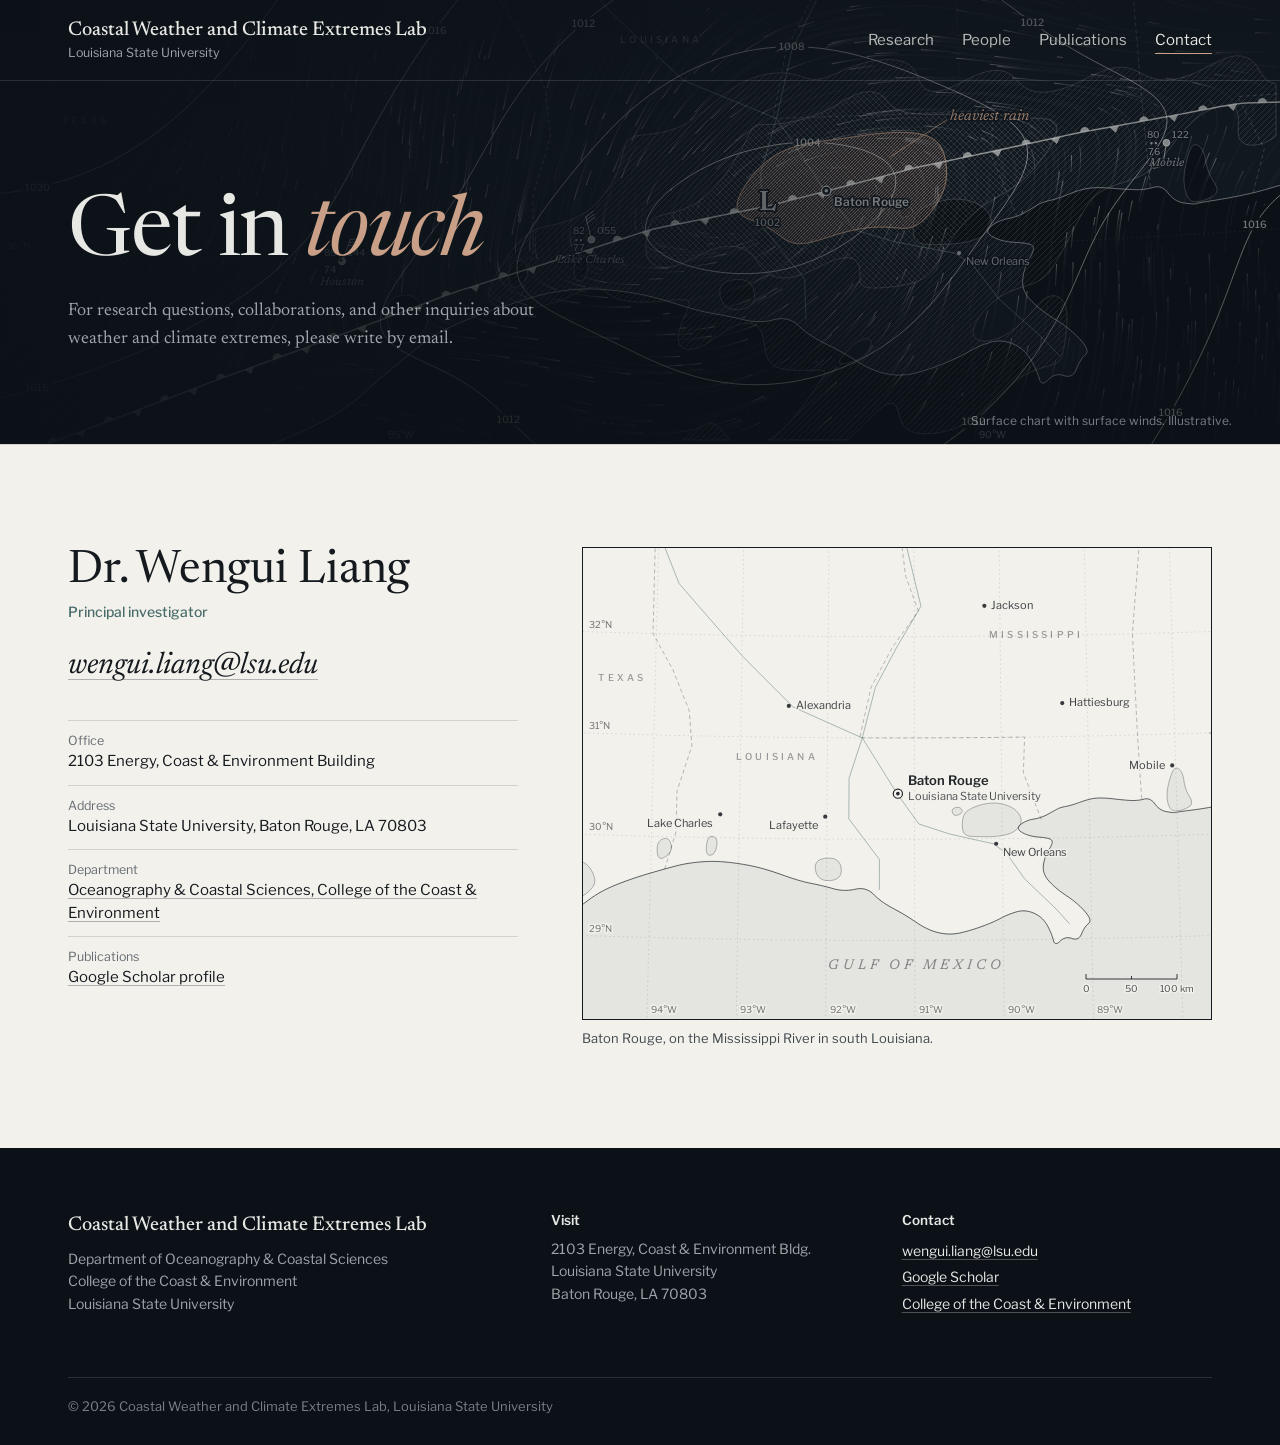
==== contact.html @ cb215f59 "First version of the lab website Static site for the Coastal Weather and Climate Extremes Lab at LSU" ====
<!doctype html>
<html lang="en">
<head>
  <meta charset="utf-8">
  <meta name="viewport" content="width=device-width, initial-scale=1">
  <title>Contact · Coastal Weather and Climate Extremes Lab</title>
  <meta name="description" content="Contact the Coastal Weather and Climate Extremes Lab at Louisiana State University, Baton Rouge.">
  <meta property="og:type" content="website">
  <meta property="og:site_name" content="Coastal Weather and Climate Extremes Lab">
  <meta property="og:title" content="Contact · Coastal Weather and Climate Extremes Lab">
  <meta property="og:description" content="Contact the Coastal Weather and Climate Extremes Lab at Louisiana State University, Baton Rouge.">
  <!-- After deploying, make this a full URL, e.g. https://USER.github.io/REPO/assets/img/share.png -->
  <meta property="og:image" content="assets/img/share.png">
  <meta property="og:image:width" content="1200">
  <meta property="og:image:height" content="630">
  <meta name="twitter:card" content="summary_large_image">
  <meta name="theme-color" content="#0b1117">
  <link rel="icon" href="assets/img/favicon.svg" type="image/svg+xml">
  <link rel="preconnect" href="https://fonts.googleapis.com">
  <link rel="preconnect" href="https://fonts.gstatic.com" crossorigin>
  <link href="https://fonts.googleapis.com/css2?family=Libre+Franklin:wght@400;500;600&amp;family=Newsreader:ital,opsz,wght@0,6..72,300..600;1,6..72,300..600&amp;display=swap" rel="stylesheet">
  <link rel="stylesheet" href="assets/css/style.css?v=20261027j">
</head>
<body>
  <a class="skip-link" href="#main">Skip to content</a>

  <header class="site-header">
    <div class="wrap">
      <a class="brand" href="index.html">
        <span class="brand-name">Coastal Weather and Climate Extremes Lab</span>
        <span class="brand-sub">Louisiana State University</span>
      </a>
      <nav class="nav" aria-label="Primary">
        <a href="research.html">Research</a>
        <a href="people.html">People</a>
        <a href="publications.html">Publications</a>
        <a href="contact.html" aria-current="page">Contact</a>
      </nav>
    </div>
  </header>

  <main id="main">
    <section class="page-band" aria-labelledby="page-title">
      <canvas class="chart-layer" data-chart="surface" data-view="band" data-theme="night" data-flow aria-hidden="true"></canvas>
      <div class="wrap">
        <h1 id="page-title">Get in <em>touch</em></h1>
        <p class="lede">For research questions, collaborations, and other inquiries about weather and climate extremes, please write by email.</p>
      </div>
      <p class="band-caption">Surface chart with surface winds. Illustrative.</p>
    </section>

    <section class="section" id="contact" aria-labelledby="contact-title">
      <div class="wrap contact">
        <div class="contact-details">
          <h2 id="contact-title">Dr. Wengui Liang</h2>
          <p class="contact-role">Principal investigator</p>
          <p class="contact-email"><a href="mailto:wengui.liang@lsu.edu">wengui.liang@lsu.edu</a></p>
          <dl class="contact-list">
            <div><dt>Office</dt><dd>2103 Energy, Coast &amp; Environment Building</dd></div>
            <div><dt>Address</dt><dd>Louisiana State University, Baton Rouge, LA 70803</dd></div>
            <div><dt>Department</dt><dd><a href="https://www.lsu.edu/cce/" target="_blank" rel="noopener">Oceanography &amp; Coastal Sciences, College of the Coast &amp; Environment</a></dd></div>
            <div><dt>Publications</dt><dd><a href="https://scholar.google.com/citations?user=57zJp6UAAAAJ&amp;hl=en" target="_blank" rel="noopener">Google Scholar profile</a></dd></div>
          </dl>
        </div>
        <figure class="locator">
          <canvas data-chart="locator" aria-hidden="true"></canvas>
          <figcaption>Baton Rouge, on the Mississippi River in south Louisiana.</figcaption>
        </figure>
      </div>
    </section>
  </main>

  <footer class="site-footer">
    <div class="wrap footer-grid">
      <div>
        <p class="footer-name">Coastal Weather and Climate Extremes Lab</p>
        <p>Department of Oceanography &amp; Coastal Sciences<br>College of the Coast &amp; Environment<br>Louisiana State University</p>
      </div>
      <div>
        <h2 class="footer-head">Visit</h2>
        <address>2103 Energy, Coast &amp; Environment Bldg.<br>Louisiana State University<br>Baton Rouge, LA 70803</address>
      </div>
      <div>
        <h2 class="footer-head">Contact</h2>
        <ul>
          <li><a href="mailto:wengui.liang@lsu.edu">wengui.liang@lsu.edu</a></li>
          <li><a href="https://scholar.google.com/citations?user=57zJp6UAAAAJ&amp;hl=en" target="_blank" rel="noopener">Google Scholar</a></li>
          <li><a href="https://www.lsu.edu/cce/" target="_blank" rel="noopener">College of the Coast &amp; Environment</a></li>
        </ul>
      </div>
    </div>
    <div class="wrap footer-bottom">
      <p>&copy; <span data-current-year>2026</span> Coastal Weather and Climate Extremes Lab, Louisiana State University</p>
    </div>
  </footer>

  <script src="assets/js/wxmap.js?v=20261027j" defer></script>
  <script src="assets/js/main.js?v=20261027j" defer></script>
</body>
</html>
---- assets/css/style.css ----
/* ==========================================================================
   Coastal Weather and Climate Extremes Lab — site styles
   Two surfaces, like a chart room: slate night for the weather charts at
   the top of each page, bone paper and black ink for reading. One muted
   clay marks the extremes. Newsreader for text, Libre Franklin for labels.
   ========================================================================== */

:root {
  --paper: #f3f1ec;
  --paper-2: #ebe8e1;
  --ink: #151a1f;
  --ink-2: #41484e;
  --ink-3: #666d72;
  --rule: rgba(21, 26, 31, 0.14);
  --rule-strong: rgba(21, 26, 31, 0.3);
  --link: #476b69;
  --clay: #8e5a3e;

  --night: #0b1117;
  --bone: #e7e8e4;
  --fog: #9ea6ab;
  --sea: #a3bab6;
  --clay-light: #c9a087;
  --rule-dark: rgba(220, 226, 226, 0.14);

  --serif: "Newsreader", Georgia, "Times New Roman", serif;
  --sans: "Libre Franklin", "Helvetica Neue", Arial, sans-serif;

  --maxw: 1240px;
  --gutter: clamp(20px, 4vw, 48px);
  --header-h: 80px;
}

/* ---------- Base ---------- */

*, *::before, *::after { box-sizing: border-box; }

html { -webkit-text-size-adjust: 100%; }

body {
  margin: 0;
  background: var(--paper);
  color: var(--ink);
  font: 400 18px/1.6 var(--serif);
  font-optical-sizing: auto;
  -webkit-font-smoothing: antialiased;
  -moz-osx-font-smoothing: grayscale;
  text-rendering: optimizeLegibility;
}

::selection { background: rgba(142, 90, 62, 0.22); }

img, svg, canvas { display: block; max-width: 100%; }

p { margin: 0 0 1em; }

h1, h2, h3 { margin: 0; font-weight: 400; }

a {
  color: inherit;
  text-decoration: underline;
  text-decoration-thickness: 1px;
  text-underline-offset: 0.2em;
  text-decoration-color: var(--rule-strong);
  transition: color 0.2s, text-decoration-color 0.2s, background-color 0.2s, border-color 0.2s;
}
a:hover { color: var(--link); text-decoration-color: currentColor; }

:focus-visible { outline: 2px solid var(--link); outline-offset: 2px; }

.wrap {
  width: 100%;
  max-width: var(--maxw);
  margin: 0 auto;
  padding: 0 var(--gutter);
}

.visually-hidden {
  position: absolute;
  width: 1px;
  height: 1px;
  overflow: hidden;
  clip: rect(0 0 0 0);
  white-space: nowrap;
}

.skip-link {
  position: absolute;
  left: 12px;
  top: -60px;
  z-index: 100;
  padding: 8px 14px;
  background: var(--bone);
  color: var(--night);
  font: 500 14px var(--sans);
  text-decoration: none;
}
.skip-link:focus { top: 12px; }

/* ---------- Header (sits over the dark band at the top of every page) ---------- */

.site-header {
  position: absolute;
  inset: 0 0 auto;
  z-index: 20;
  color: var(--bone);
  border-bottom: 1px solid var(--rule-dark);
}
.site-header .wrap {
  display: flex;
  align-items: center;
  justify-content: space-between;
  gap: 14px 40px;
  min-height: var(--header-h);
  padding-top: 14px;
  padding-bottom: 14px;
}
.brand {
  display: flex;
  flex-direction: column;
  gap: 3px;
  text-decoration: none;
}
.brand:hover { color: inherit; }
.brand-name { font: 500 20px/1.2 var(--serif); }
.brand-sub { font: 400 12.5px/1.3 var(--sans); color: var(--fog); }

.nav { display: flex; flex-wrap: wrap; gap: 6px 28px; font: 400 15px/1 var(--sans); }
.nav a { padding: 4px 0; color: rgba(231, 232, 228, 0.78); text-decoration: none; }
.nav a:hover { color: var(--bone); }
.nav a[aria-current="page"] {
  color: var(--bone);
  text-decoration: underline;
  text-decoration-color: var(--clay-light);
  text-underline-offset: 0.55em;
}

/* ---------- Dark chart bands ---------- */

.hero, .page-band {
  position: relative;
  overflow: hidden;
  background: var(--night);
  color: var(--bone);
}
.chart-layer, .flow-layer {
  position: absolute;
  inset: 0;
  width: 100%;
  height: 100%;
}
.flow-layer { pointer-events: none; }
.hero::before, .page-band::before {
  content: "";
  position: absolute;
  inset: 0;
  z-index: 1;
  pointer-events: none;
}
.hero > *:not(canvas), .page-band > *:not(canvas) { position: relative; z-index: 2; }

.btn {
  display: inline-flex;
  align-items: center;
  gap: 10px;
  height: 46px;
  padding: 0 20px;
  border: 1px solid transparent;
  border-radius: 3px;
  font: 500 15px/1 var(--sans);
  text-decoration: none;
  white-space: nowrap;
}
.btn .arrow { width: 14px; height: 14px; transition: transform 0.3s; }
.btn:hover .arrow { transform: translateX(3px); }
.btn-light { background: var(--bone); color: var(--night); }
.btn-light:hover { background: #fff; color: var(--night); }
.btn-ghost { border-color: rgba(231, 232, 228, 0.32); color: var(--bone); }
.btn-ghost:hover { border-color: var(--bone); color: var(--bone); }

/* Home: a full-bleed surface chart behind the title */
.hero {
  display: flex;
  flex-direction: column;
  min-height: 100vh;
  min-height: 100svh;
}
.hero::before {
  background:
    linear-gradient(90deg, rgba(11, 17, 23, 0.94) 0%, rgba(11, 17, 23, 0.86) 34%, rgba(11, 17, 23, 0.4) 54%, rgba(11, 17, 23, 0) 72%),
    linear-gradient(180deg, rgba(11, 17, 23, 0.55) 0%, rgba(11, 17, 23, 0) 16%, rgba(11, 17, 23, 0) 78%, rgba(11, 17, 23, 0.8) 100%);
}
.hero-inner {
  flex: 1;
  display: flex;
  flex-direction: column;
  justify-content: center;
  padding-top: calc(var(--header-h) + 36px);
  padding-bottom: 48px;
}
.hero-affil { margin: 0; font: 500 13.5px/1.5 var(--sans); letter-spacing: 0.02em; color: var(--sea); }
.hero h1 {
  max-width: 7.4em;
  margin: 20px 0 26px;
  font-size: clamp(50px, 7vw, 104px);
  font-weight: 400;
  line-height: 0.95;
  letter-spacing: -0.024em;
}
.hero h1 em, .page-band h1 em { font-style: italic; color: var(--clay-light); }
.hero .lede {
  max-width: 44ch;
  margin: 0;
  font-size: clamp(18px, 1.45vw, 21px);
  line-height: 1.55;
  color: var(--fog);
}
.cta-row { display: flex; flex-wrap: wrap; gap: 12px; margin-top: 36px; }

.hero-meta {
  border-top: 1px solid var(--rule-dark);
  background: linear-gradient(180deg, rgba(11, 17, 23, 0), rgba(11, 17, 23, 0.6));
}
.hero-meta .wrap {
  display: grid;
  grid-template-columns: auto auto minmax(0, 1fr) auto;
  gap: 18px 48px;
  align-items: end;
  padding-top: 18px;
  padding-bottom: 20px;
  font: 400 14px/1.45 var(--sans);
}
.meta-label { display: block; margin-bottom: 5px; font-size: 12px; color: rgba(158, 166, 171, 0.85); }
.hero-legend { display: flex; flex-wrap: wrap; gap: 6px 18px; margin: 0; padding: 0; list-style: none; font-size: 12.5px; color: var(--fog); }
.hero-legend li { display: flex; align-items: center; gap: 7px; white-space: nowrap; }
.hero-legend svg { width: 26px; height: 11px; flex: none; }
.motion-toggle {
  display: inline-flex;
  align-items: center;
  gap: 8px;
  height: 32px;
  padding: 0 12px;
  border: 1px solid var(--rule-dark);
  border-radius: 3px;
  background: rgba(11, 17, 23, 0.4);
  color: var(--fog);
  font: 400 12.5px var(--sans);
  cursor: pointer;
  transition: border-color 0.2s, color 0.2s;
}
.motion-toggle:hover { border-color: rgba(231, 232, 228, 0.5); color: var(--bone); }
.motion-toggle svg { width: 9px; height: 9px; }
.motion-toggle .i-play, .motion-toggle[aria-pressed="true"] .i-pause { display: none; }
.motion-toggle[aria-pressed="true"] .i-play { display: block; }

/* Inner pages: a shorter band with a chart behind the title */
.page-band { padding: calc(var(--header-h) + clamp(64px, 9vw, 120px)) 0 clamp(56px, 7vw, 96px); }
.page-band::before {
  background:
    linear-gradient(90deg, rgba(11, 17, 23, 0.92) 0%, rgba(11, 17, 23, 0.62) 42%, rgba(11, 17, 23, 0.12) 78%),
    linear-gradient(180deg, rgba(11, 17, 23, 0.5) 0%, rgba(11, 17, 23, 0) 36%, rgba(11, 17, 23, 0.6) 100%);
}
.page-band h1 {
  margin-bottom: 22px;
  font-size: clamp(50px, 6.6vw, 100px);
  line-height: 0.96;
  letter-spacing: -0.024em;
}
.page-band .lede { max-width: 48ch; margin: 0; font-size: clamp(18px, 1.4vw, 20px); line-height: 1.55; color: var(--fog); }
.page-band .lede a { color: var(--bone); text-decoration-color: rgba(231, 232, 228, 0.4); }
.band-caption {
  position: absolute !important;
  right: var(--gutter);
  bottom: 16px;
  margin: 0;
  font: 400 12px var(--sans);
  color: rgba(158, 166, 171, 0.75);
}

/* ---------- Sections ---------- */

.section { padding: clamp(64px, 8vw, 112px) 0; border-top: 1px solid var(--rule); }
.section-alt { background: var(--paper-2); border-top: 0; }
.section-dark { background: var(--night); color: var(--bone); border-top: 0; }
.section-dark + .section, .section-alt + .section { border-top: 0; }

.row {
  display: grid;
  grid-template-columns: minmax(0, 3fr) minmax(0, 9fr);
  gap: 20px clamp(24px, 4vw, 56px);
}
.kicker { display: block; margin-bottom: 10px; font: 500 13px/1.4 var(--sans); letter-spacing: 0.02em; color: var(--link); }
.section-dark .kicker { color: var(--sea); }
.row-head { font-size: clamp(30px, 3.2vw, 44px); line-height: 1.08; letter-spacing: -0.014em; }
.row-head em { font-style: italic; color: var(--link); }
.section-dark .row-head em { color: var(--sea); }

.statement {
  max-width: 30em;
  margin-bottom: 32px;
  font-size: clamp(26px, 2.6vw, 36px);
  line-height: 1.28;
  letter-spacing: -0.008em;
}
.statement em { font-style: italic; color: var(--link); }
.statement .hl { font-style: italic; color: var(--clay); }
.cols-2 { columns: 2; column-gap: 44px; font-size: 17px; color: var(--ink-2); }
.cols-2 p { break-inside: avoid; }

.intro { max-width: 40em; margin: 0; color: var(--ink-2); }
.section-dark .intro { color: var(--fog); }

/* Research themes, with small ink glyphs */
.themes {
  display: grid;
  grid-template-columns: repeat(4, minmax(0, 1fr));
  margin-top: clamp(40px, 5vw, 64px);
  border-top: 1px solid var(--rule-strong);
}
.theme {
  display: flex;
  flex-direction: column;
  padding: 28px 26px 32px;
  border-left: 1px solid var(--rule);
  color: inherit;
  text-decoration: none;
}
.theme:hover { color: inherit; }
.theme:first-child { padding-left: 0; border-left: 0; }
.theme:last-child { padding-right: 0; }
.theme-glyph { width: 56px; height: 56px; margin: 6px 0 30px; color: var(--ink); }
.theme-glyph .accent { stroke: var(--clay); }
.theme h3 { margin-bottom: 10px; font-size: clamp(23px, 1.9vw, 27px); line-height: 1.12; }
.theme p { flex: 1; margin: 0 0 20px; font-size: 16.5px; color: var(--ink-2); }
.theme .more { font: 500 14px var(--sans); }
.theme .more .arrow { display: inline-block; width: 13px; height: 13px; margin-left: 6px; vertical-align: -1px; transition: transform 0.3s; }
.theme:hover h3 { text-decoration: underline; text-decoration-thickness: 1px; text-underline-offset: 0.14em; }
.theme:hover .more .arrow { transform: translateX(4px); }

/* Approach, as a sequence along one line */
.steps {
  position: relative;
  display: grid;
  grid-template-columns: repeat(4, minmax(0, 1fr));
  gap: 0 32px;
  margin-top: clamp(40px, 5vw, 64px);
}
.steps::before {
  content: "";
  position: absolute;
  left: 0;
  right: 0;
  top: 5px;
  height: 1px;
  background: linear-gradient(90deg, rgba(163, 186, 182, 0.6), rgba(231, 232, 228, 0.3) 60%, rgba(201, 160, 135, 0.75));
}
.step { position: relative; padding-top: 38px; }
.step::before {
  content: "";
  position: absolute;
  left: 0;
  top: 0;
  width: 11px;
  height: 11px;
  border: 1px solid var(--sea);
  border-radius: 50%;
  background: var(--night);
}
.step:last-child::before { border-color: var(--clay-light); background: var(--clay-light); }
.step h3 { margin-bottom: 12px; font-size: clamp(25px, 2.3vw, 32px); line-height: 1.08; }
.step p { margin: 0; font-size: 16.5px; color: var(--fog); }
.scale-note {
  display: grid;
  grid-template-columns: auto minmax(0, 1fr) auto;
  gap: 20px;
  align-items: center;
  margin-top: clamp(56px, 7vw, 88px);
  padding-top: 24px;
  border-top: 1px solid var(--rule-dark);
  font: 400 13px var(--sans);
  color: var(--fog);
}
.scale-note .line { height: 1px; background: repeating-linear-gradient(90deg, rgba(231, 232, 228, 0.45) 0 2px, transparent 2px 7px); }

.more { margin: 28px 0 0; font: 500 15px var(--sans); }

/* Publication entries */
.pub {
  display: grid;
  grid-template-columns: 64px minmax(0, 1fr);
  gap: 4px 24px;
  padding: 20px 0;
  border-top: 1px solid var(--rule);
}
.pub:first-child { padding-top: 0; border-top: 0; }
.pub-year { font: 400 14px/1.9 var(--sans); color: var(--ink-3); }
.pub-title { margin-bottom: 6px; font-size: 21px; line-height: 1.3; }
.pub-title a { text-decoration: none; }
.pub-title a:hover { text-decoration: underline; }
.pub-authors, .pub-venue { margin: 0; font: 400 14px/1.55 var(--sans); color: var(--ink-2); }
.pub-authors strong { font-weight: 600; color: var(--ink); }
.pub-venue { color: var(--ink-3); }
.pub-venue i { color: var(--ink-2); }
.pub-doi { margin-left: 0.4em; }

/* News */
.news-item {
  display: grid;
  grid-template-columns: 96px minmax(0, 1fr);
  gap: 4px 24px;
  padding: 18px 0;
  border-top: 1px solid var(--rule);
}
.news-item:first-child { padding-top: 0; border-top: 0; }
.news-item time { font: 400 14px/1.9 var(--sans); color: var(--ink-3); }
.news-item h3 { margin-bottom: 4px; font-size: 21px; line-height: 1.3; }
.news-item h3 a { text-decoration: none; }
.news-item h3 a:hover { text-decoration: underline; }
.news-item p { margin: 0; font-size: 16.5px; color: var(--ink-2); }

/* ---------- Research page ---------- */

.toc {
  position: sticky;
  top: 0;
  z-index: 10;
  background: rgba(243, 241, 236, 0.96);
  border-bottom: 1px solid var(--rule);
}
.toc .wrap {
  display: flex;
  gap: 8px 28px;
  padding-top: 13px;
  padding-bottom: 13px;
  overflow-x: auto;
  scrollbar-width: none;
  font: 400 14px var(--sans);
  white-space: nowrap;
}
.toc .wrap::-webkit-scrollbar { display: none; }
.toc a { color: var(--ink-3); text-decoration: none; }
.toc a:hover, .toc a.is-active { color: var(--ink); }
.toc a.is-active { text-decoration: underline; text-decoration-color: var(--clay); text-underline-offset: 0.55em; }

.r-block {
  padding: clamp(64px, 8vw, 112px) 0;
  border-top: 1px solid var(--rule);
  scroll-margin-top: 44px;
}
.toc + .r-block { border-top: 0; }
.r-block.section-alt { border-top: 0; }
.r-grid {
  display: grid;
  grid-template-columns: minmax(0, 1fr) minmax(0, 1fr);
  gap: 40px clamp(32px, 5vw, 72px);
  align-items: start;
}
.r-block.flip .r-figure { order: 2; }
.r-figure { position: sticky; top: 72px; margin: 0; }
.figure-frame { aspect-ratio: 4 / 3; border: 1px solid var(--rule-strong); background: var(--paper); }
.figure-frame svg { width: 100%; height: 100%; }
.r-figure figcaption { margin-top: 12px; font: 400 13px/1.55 var(--sans); color: var(--ink-2); }
.fig-label { font-weight: 600; color: var(--ink); }
.fig-note { color: var(--ink-3); font-style: italic; }
.r-text h2 {
  margin-bottom: 18px;
  font-size: clamp(32px, 3.2vw, 44px);
  line-height: 1.08;
  letter-spacing: -0.012em;
}
.r-text > p { color: var(--ink-2); }
.r-text h3 { margin: 32px 0 10px; font: 600 13.5px/1.4 var(--sans); }
.questions { margin: 0; padding-left: 1.4em; }
.questions li { padding: 3px 0 9px 4px; font-size: 18.5px; line-height: 1.45; }
.questions li::marker { font: 400 14px var(--sans); color: var(--clay); }
.related { margin: 0; padding: 0; list-style: none; font: 400 14.5px/1.5 var(--sans); color: var(--ink-2); }
.related li { display: grid; grid-template-columns: 44px minmax(0, 1fr); gap: 12px; padding: 8px 0; border-top: 1px solid var(--rule); }
.related .yr { color: var(--ink-3); }
.related a { color: var(--ink); }

.projects { display: grid; grid-template-columns: 1fr 1fr; gap: 36px 48px; }
.project { padding-top: 18px; border-top: 1px solid var(--rule-strong); }
.project-tag { margin-bottom: 10px; font: 500 13px var(--sans); color: var(--link); }
.project h3 { margin-bottom: 10px; font-size: 27px; line-height: 1.12; }
.project p { font-size: 17px; color: var(--ink-2); }
.project .project-meta { margin: 0; font: 400 14px/1.5 var(--sans); }

/* ---------- People page ---------- */

.pi {
  display: grid;
  grid-template-columns: minmax(0, 4fr) minmax(0, 8fr);
  gap: 40px clamp(32px, 5vw, 72px);
  align-items: start;
}
.portrait {
  position: relative;
  display: grid;
  place-items: center;
  aspect-ratio: 4 / 5;
  overflow: hidden;
  background: radial-gradient(120% 90% at 75% 15%, #1c2731 0%, var(--night) 70%);
}
.portrait img { width: 100%; height: 100%; object-fit: cover; object-position: 50% 20%; }
.portrait-initials { font: 300 clamp(80px, 10vw, 132px)/1 var(--serif); letter-spacing: -0.02em; color: var(--bone); opacity: 0.9; }
.pi-role { margin-bottom: 8px; font: 500 13.5px var(--sans); color: var(--link); }
.pi h2 { margin-bottom: 12px; font-size: clamp(44px, 5vw, 68px); line-height: 1; letter-spacing: -0.02em; }
.pi-title { margin-bottom: 28px; font: 400 15px/1.55 var(--sans); color: var(--ink-2); }
.pi blockquote {
  margin: 0 0 30px;
  padding-left: 22px;
  border-left: 2px solid var(--link);
  font-size: clamp(20px, 1.7vw, 23px);
  line-height: 1.45;
  color: var(--ink);
}
.pi-links { display: flex; flex-wrap: wrap; gap: 10px; margin-bottom: 44px; }
.btn-dark { background: var(--ink); color: var(--paper); }
.btn-dark:hover { background: #2a333b; color: var(--paper); }
.btn-outline { border-color: var(--rule-strong); color: var(--ink); }
.btn-outline:hover { border-color: var(--ink); color: var(--ink); }

.facts { display: grid; grid-template-columns: 1fr 1fr; gap: 32px 40px; padding-top: 24px; border-top: 1px solid var(--rule-strong); }
.facts + .facts { margin-top: 36px; }
.facts h3 { margin-bottom: 10px; font: 600 13.5px/1.4 var(--sans); }
.facts p { font: 400 14.5px/1.6 var(--sans); color: var(--ink-2); }
.cv, .plain-list { margin: 0; padding: 0; list-style: none; font: 400 14.5px/1.5 var(--sans); }
.cv li { display: grid; grid-template-columns: 64px minmax(0, 1fr); gap: 12px; padding: 8px 0; border-top: 1px solid var(--rule); }
.cv li:first-child, .plain-list li:first-child { padding-top: 0; border-top: 0; }
.cv-years { color: var(--ink-3); }
.cv b { display: block; font-weight: 600; }
.cv div span { color: var(--ink-2); }
.plain-list li { padding: 8px 0; border-top: 1px solid var(--rule); color: var(--ink-2); }

/* Group members: profiles like the PI's, one after another, a little smaller */
.members-head { margin-bottom: clamp(36px, 5vw, 56px); }
.member {
  display: grid;
  grid-template-columns: minmax(0, 3fr) minmax(0, 9fr);
  gap: 32px clamp(32px, 5vw, 72px);
  align-items: start;
}
.member + .member { margin-top: clamp(48px, 6vw, 72px); padding-top: clamp(48px, 6vw, 72px); border-top: 1px solid var(--rule-strong); }
.member-photo {
  display: grid;
  place-items: center;
  aspect-ratio: 4 / 5;
  overflow: hidden;
  background: var(--paper);
  border: 1px solid var(--rule);
}
.member-photo img { width: 100%; height: 100%; object-fit: cover; object-position: 50% 30%; }
.member-photo .initials { font: 300 clamp(56px, 6vw, 84px)/1 var(--serif); color: var(--ink-3); }
.member-role { margin-bottom: 8px; font: 500 13.5px var(--sans); color: var(--link); }
.member h3 { margin-bottom: 16px; font-size: clamp(34px, 3.6vw, 48px); line-height: 1.02; letter-spacing: -0.015em; }
.member-bio { max-width: 40em; margin-bottom: 24px; font-size: 18px; line-height: 1.55; color: var(--ink-2); }
.member-links { display: flex; flex-wrap: wrap; gap: 10px; margin-bottom: 36px; }
.member-links .btn { height: 42px; padding: 0 18px; font-size: 14.5px; }
.member .facts h4 { margin: 0 0 10px; font: 600 13.5px/1.4 var(--sans); }
.member .cv li { grid-template-columns: 84px minmax(0, 1fr); }
.member .facts p + h4 { margin-top: 22px; }
.member.is-placeholder .member-photo { background: repeating-linear-gradient(135deg, transparent 0 9px, var(--rule) 9px 10px); }
.member.is-placeholder h3, .member.is-placeholder .member-bio { color: var(--ink-3); }

.group-label {
  display: flex;
  align-items: baseline;
  justify-content: space-between;
  margin: 48px 0 20px;
  padding-bottom: 10px;
  border-bottom: 1px solid var(--rule-strong);
}
.group-label:first-child { margin-top: 0; }
.group-label h3 { font-size: 22px; }
.group-label span { font: 400 13px var(--sans); color: var(--ink-3); }

.empty { padding: 32px 0; font: 400 15px var(--sans); color: var(--ink-3); }
.empty b { display: block; margin-bottom: 4px; font: 400 22px var(--serif); color: var(--ink); }

/* ---------- Publications page ---------- */

.pub-toolbar { display: flex; flex-wrap: wrap; align-items: baseline; gap: 16px 32px; margin-bottom: 40px; }
.search { flex: 1 1 260px; max-width: 360px; }
.search input {
  width: 100%;
  padding: 8px 0;
  border: 0;
  border-bottom: 1px solid var(--rule-strong);
  border-radius: 0;
  background: transparent;
  color: var(--ink);
  font: 400 16px var(--sans);
}
.search input:focus { outline: none; border-bottom-color: var(--ink); }
.search input::placeholder { color: var(--ink-3); }
.filters { display: flex; flex-wrap: wrap; gap: 4px 18px; }
.filter {
  padding: 4px 0;
  border: 0;
  background: none;
  color: var(--ink-3);
  font: 400 14.5px var(--sans);
  cursor: pointer;
}
.filter:hover { color: var(--ink); }
.filter[aria-pressed="true"] { color: var(--ink); text-decoration: underline; text-decoration-color: var(--clay); text-underline-offset: 0.5em; }
.pub-count { margin-left: auto; font: 400 13px var(--sans); color: var(--ink-3); }

.year-group {
  display: grid;
  grid-template-columns: minmax(0, 3fr) minmax(0, 9fr);
  gap: 16px clamp(24px, 4vw, 56px);
  padding: 32px 0;
  border-top: 1px solid var(--rule-strong);
}
.year-group h2 { position: sticky; top: 20px; align-self: start; font-size: clamp(44px, 4.6vw, 64px); line-height: 1; letter-spacing: -0.02em; }
.year-group h2 span { display: block; margin-top: 10px; font: 400 13px var(--sans); letter-spacing: 0; color: var(--ink-3); }
.year-group .pub { grid-template-columns: minmax(0, 1fr); }

/* ---------- Contact page ---------- */

.contact {
  display: grid;
  grid-template-columns: minmax(0, 5fr) minmax(0, 7fr);
  gap: 40px clamp(32px, 5vw, 72px);
  align-items: start;
}
.contact-details h2 { font-size: clamp(34px, 3.6vw, 48px); line-height: 1.05; }
.contact-role { margin: 8px 0 22px; font: 500 14px var(--sans); color: var(--link); }
.contact-email { margin-bottom: 30px; font-size: clamp(24px, 2.4vw, 30px); font-style: italic; }
.contact-list { margin: 0; }
.contact-list div { padding: 12px 0; border-top: 1px solid var(--rule); }
.contact-list dt { margin-bottom: 2px; font: 400 12.5px var(--sans); color: var(--ink-3); }
.contact-list dd { margin: 0; font: 400 15px/1.5 var(--sans); }
.locator { margin: 0; }
.locator canvas { width: 100%; aspect-ratio: 4 / 3; border: 1px solid var(--ink); }
.locator figcaption { margin-top: 10px; font: 400 13px var(--sans); color: var(--ink-2); }

/* ---------- Footer ---------- */

.site-footer { background: var(--night); color: var(--fog); font: 400 14px/1.6 var(--sans); }
.footer-grid {
  display: grid;
  grid-template-columns: minmax(0, 5fr) repeat(2, minmax(0, 3.5fr));
  gap: 28px 40px;
  padding-top: 64px;
  padding-bottom: 48px;
}
.footer-name { margin-bottom: 10px; font: 500 20px/1.3 var(--serif); color: var(--bone); }
.footer-head { margin-bottom: 10px; font: 600 13.5px var(--sans); color: var(--bone); }
.site-footer ul { margin: 0; padding: 0; list-style: none; }
.site-footer li { padding: 2px 0; }
.site-footer address { font-style: normal; }
.site-footer a { color: var(--bone); text-decoration-color: rgba(231, 232, 228, 0.3); }
.site-footer a:hover { color: var(--sea); }
.footer-bottom { padding-bottom: 28px; font-size: 13px; color: rgba(158, 166, 171, 0.75); }
.footer-bottom p { margin: 0; padding-top: 18px; border-top: 1px solid var(--rule-dark); }

/* ---------- Responsive ---------- */

@media (max-width: 1100px) {
  .themes { grid-template-columns: repeat(2, minmax(0, 1fr)); }
  .theme { padding: 28px 26px 32px; border-bottom: 1px solid var(--rule); }
  .theme:nth-child(odd) { padding-left: 0; border-left: 0; }
  .theme:nth-child(even) { padding-right: 0; }
  .hero-meta .wrap { grid-template-columns: auto minmax(0, 1fr) auto; }
  .hero-meta .meta-item:nth-child(2) { display: none; }
}

@media (max-width: 900px) {
  .row, .r-grid, .pi, .contact, .year-group { grid-template-columns: minmax(0, 1fr); }
  .r-block.flip .r-figure { order: 0; }
  .r-figure, .year-group h2 { position: static; }
  .projects, .facts { grid-template-columns: minmax(0, 1fr); }
  .cols-2 { columns: 1; }
  .steps { grid-template-columns: minmax(0, 1fr); gap: 34px; padding-left: 28px; margin-top: 40px; }
  .steps::before { left: 5px; right: auto; top: 0; bottom: 0; width: 1px; height: auto; background: linear-gradient(180deg, rgba(163, 186, 182, 0.6), rgba(201, 160, 135, 0.75)); }
  .step { padding-top: 0; }
  .step::before { left: -28px; top: 6px; }
  .scale-note { grid-template-columns: minmax(0, 1fr); gap: 8px; }
  .scale-note .line { display: none; }
  .member { grid-template-columns: minmax(0, 1fr); }
  .member-photo { max-width: 280px; }
  .portrait { max-width: 340px; }
  .footer-grid { grid-template-columns: minmax(0, 1fr); }
  .band-caption { display: none; }
}

@media (max-width: 640px) {
  :root { --header-h: 108px; }
  body { font-size: 17px; }
  .site-header .wrap { flex-direction: column; align-items: flex-start; justify-content: center; gap: 12px; }
  .brand-name { font-size: 18px; }
  .nav { gap: 6px 22px; }
  .hero { min-height: 0; }
  .hero::before {
    background: linear-gradient(180deg, rgba(11, 17, 23, 0.82) 0, rgba(11, 17, 23, 0.6) 96px, rgba(11, 17, 23, 0) 160px, rgba(11, 17, 23, 0) 350px, rgba(11, 17, 23, 0.9) 450px, rgba(11, 17, 23, 0.96) 100%);
  }
  .hero-inner { justify-content: flex-start; padding-top: calc(var(--header-h) + 290px); padding-bottom: 36px; }
  .hero-legend { display: grid; grid-template-columns: repeat(2, max-content); gap: 6px 18px; }
  .hero h1 { font-size: clamp(46px, 13vw, 60px); }
  .cta-row .btn { flex: 1 1 100%; justify-content: center; }
  .hero-meta .wrap { grid-template-columns: minmax(0, 1fr) auto; gap: 14px 20px; }
  .hero-meta .meta-item:first-child { display: none; }
  .page-band::before { background: linear-gradient(180deg, rgba(11, 17, 23, 0.82) 0, rgba(11, 17, 23, 0.55) 110px, rgba(11, 17, 23, 0.5) 40%, rgba(11, 17, 23, 0.9) 75%, rgba(11, 17, 23, 0.95) 100%); }
  .themes { grid-template-columns: minmax(0, 1fr); }
  .theme, .theme:nth-child(odd), .theme:nth-child(even) { padding: 26px 0 30px; border-left: 0; }
  .theme-glyph { width: 48px; height: 48px; margin-bottom: 22px; }
  .pub, .news-item { grid-template-columns: minmax(0, 1fr); gap: 2px; }
  .pub-count { width: 100%; margin-left: 0; }
  .r-figure { margin-left: calc(-1 * var(--gutter)); margin-right: calc(-1 * var(--gutter)); }
  .r-figure .figure-frame { border-left: 0; border-right: 0; }
  .r-figure figcaption { padding: 0 var(--gutter); }
}
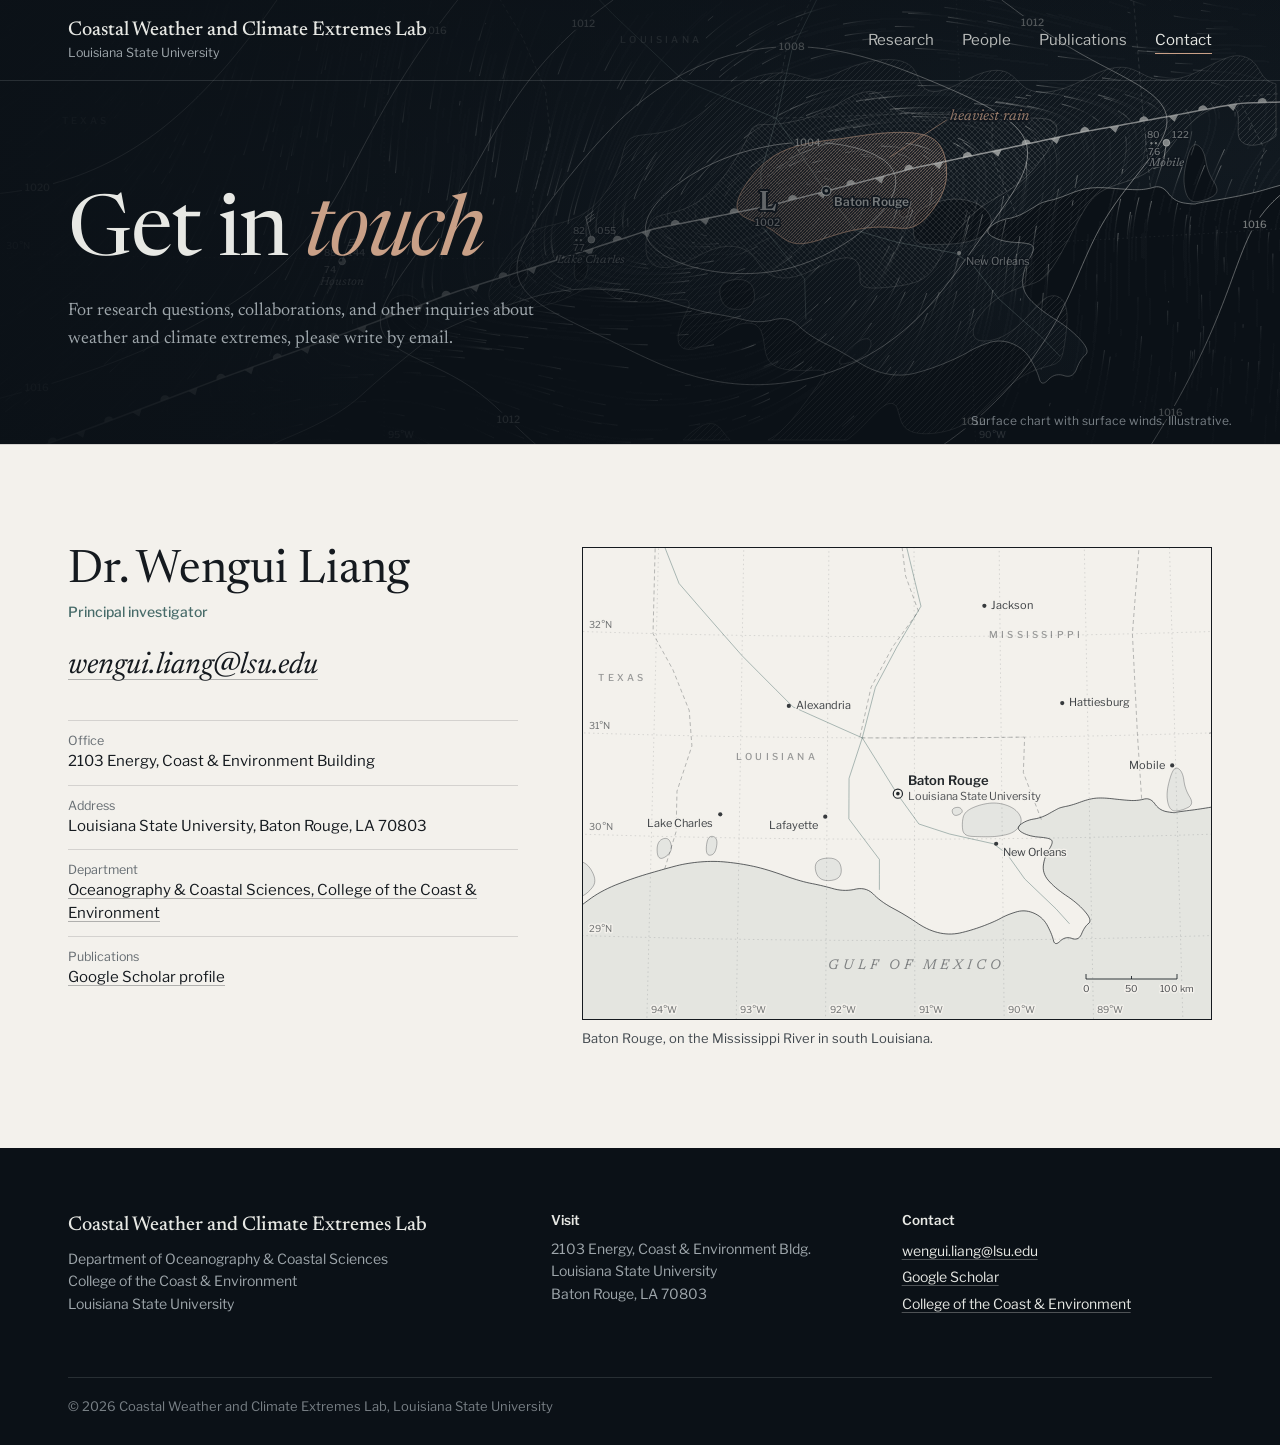
==== commit 9fef3c9b: "Point share previews at the live site address Use full URLs for og:image and add og:url on every pag" ====
--- a/contact.html
+++ b/contact.html
@@ -6,11 +6,11 @@
   <title>Contact · Coastal Weather and Climate Extremes Lab</title>
   <meta name="description" content="Contact the Coastal Weather and Climate Extremes Lab at Louisiana State University, Baton Rouge.">
   <meta property="og:type" content="website">
+  <meta property="og:url" content="https://lsu-cwce.github.io/Coastal-Weather-and-Climate-Extremes-Lab/contact.html">
   <meta property="og:site_name" content="Coastal Weather and Climate Extremes Lab">
   <meta property="og:title" content="Contact · Coastal Weather and Climate Extremes Lab">
   <meta property="og:description" content="Contact the Coastal Weather and Climate Extremes Lab at Louisiana State University, Baton Rouge.">
-  <!-- After deploying, make this a full URL, e.g. https://USER.github.io/REPO/assets/img/share.png -->
-  <meta property="og:image" content="assets/img/share.png">
+  <meta property="og:image" content="https://lsu-cwce.github.io/Coastal-Weather-and-Climate-Extremes-Lab/assets/img/share.png">
   <meta property="og:image:width" content="1200">
   <meta property="og:image:height" content="630">
   <meta name="twitter:card" content="summary_large_image">
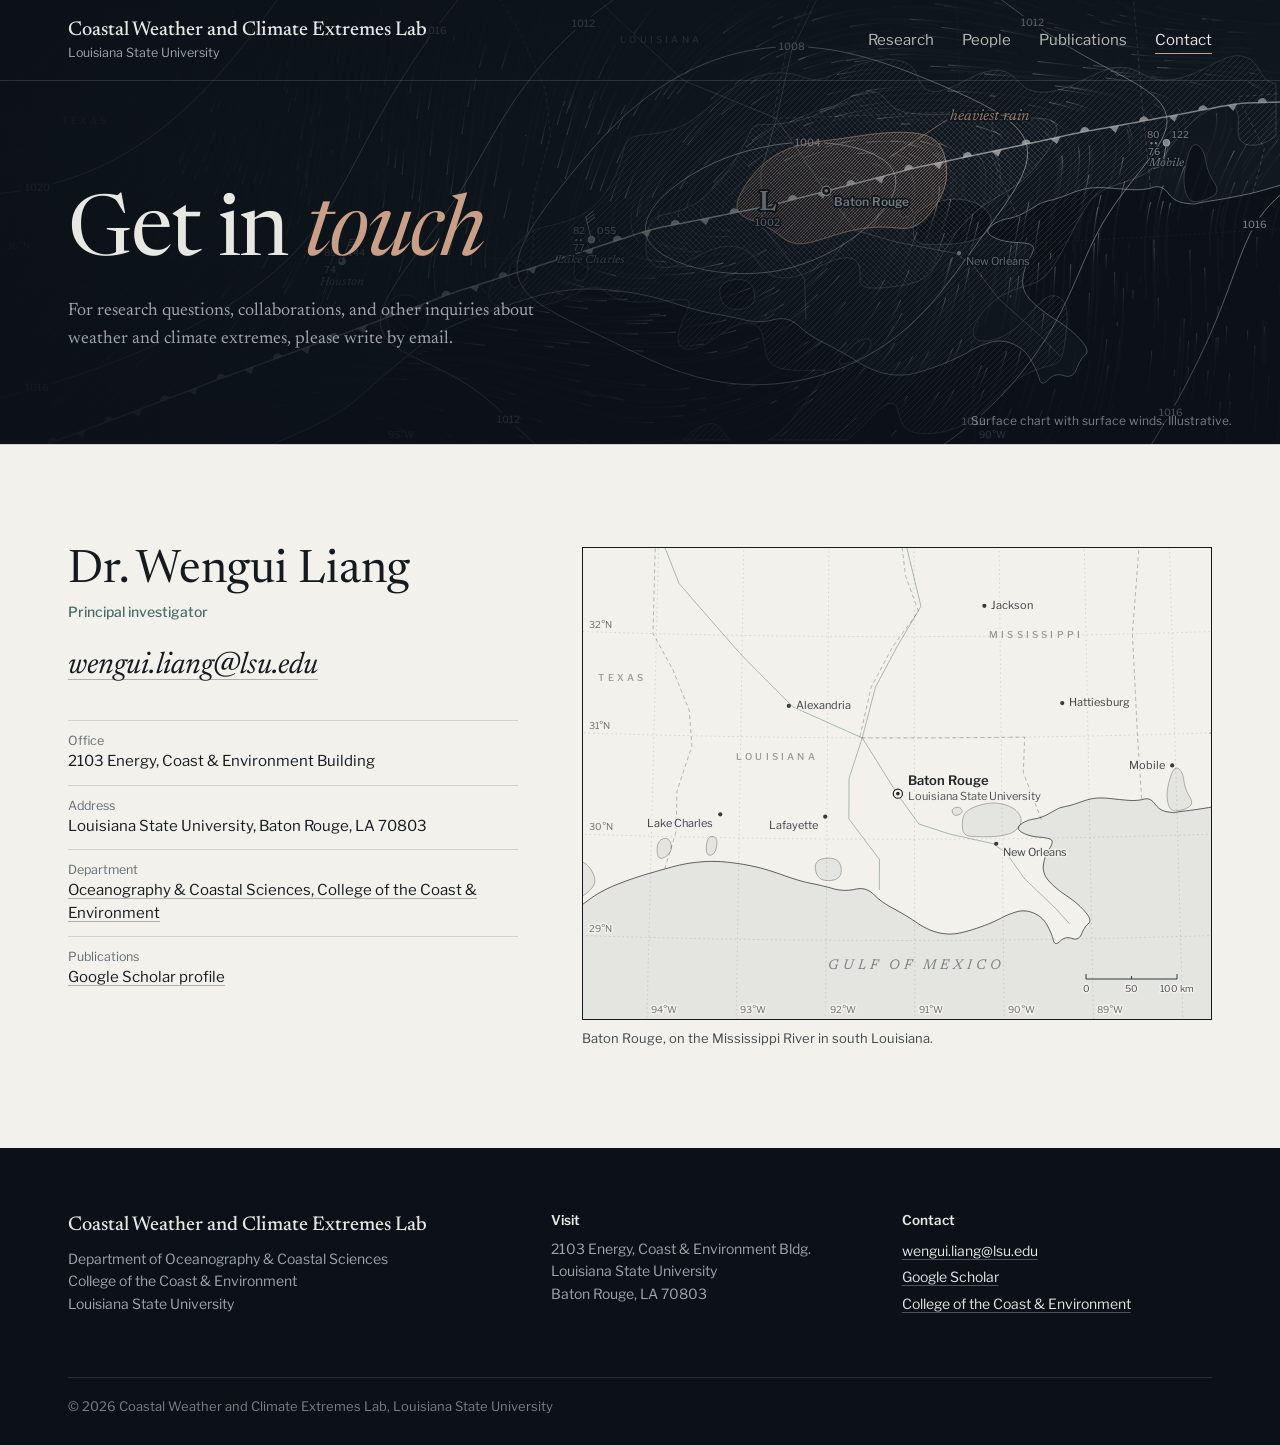
==== commit a6982350: "List conference presentations and the PI's dissertation Add a section below the papers on the Public" ====
--- a/contact.html
+++ b/contact.html
@@ -19,7 +19,7 @@
   <link rel="preconnect" href="https://fonts.googleapis.com">
   <link rel="preconnect" href="https://fonts.gstatic.com" crossorigin>
   <link href="https://fonts.googleapis.com/css2?family=Libre+Franklin:wght@400;500;600&amp;family=Newsreader:ital,opsz,wght@0,6..72,300..600;1,6..72,300..600&amp;display=swap" rel="stylesheet">
-  <link rel="stylesheet" href="assets/css/style.css?v=20261027j">
+  <link rel="stylesheet" href="assets/css/style.css?v=20261029a">
 </head>
 <body>
   <a class="skip-link" href="#main">Skip to content</a>
@@ -94,7 +94,7 @@
     </div>
   </footer>
 
-  <script src="assets/js/wxmap.js?v=20261027j" defer></script>
-  <script src="assets/js/main.js?v=20261027j" defer></script>
+  <script src="assets/js/wxmap.js?v=20261029a" defer></script>
+  <script src="assets/js/main.js?v=20261029a" defer></script>
 </body>
 </html>
--- a/assets/css/style.css
+++ b/assets/css/style.css
@@ -606,7 +606,7 @@
 .filter[aria-pressed="true"] { color: var(--ink); text-decoration: underline; text-decoration-color: var(--clay); text-underline-offset: 0.5em; }
 .pub-count { margin-left: auto; font: 400 13px var(--sans); color: var(--ink-3); }
 
-.year-group {
+.year-group, .pub-group {
   display: grid;
   grid-template-columns: minmax(0, 3fr) minmax(0, 9fr);
   gap: 16px clamp(24px, 4vw, 56px);
@@ -616,6 +616,12 @@
 .year-group h2 { position: sticky; top: 20px; align-self: start; font-size: clamp(44px, 4.6vw, 64px); line-height: 1; letter-spacing: -0.02em; }
 .year-group h2 span { display: block; margin-top: 10px; font: 400 13px var(--sans); letter-spacing: 0; color: var(--ink-3); }
 .year-group .pub { grid-template-columns: minmax(0, 1fr); }
+
+/* Conference presentations and theses, below the papers */
+.list-head { margin-bottom: clamp(28px, 4vw, 44px); }
+.pub-group h3 { position: sticky; top: 20px; align-self: start; font-size: clamp(24px, 2.2vw, 30px); line-height: 1.15; letter-spacing: -0.01em; }
+.pub-group h3 span { display: block; margin-top: 10px; font: 400 13px var(--sans); letter-spacing: 0; color: var(--ink-3); }
+.pub-group .pub-title { font-size: 19px; }
 
 /* ---------- Contact page ---------- */
 
@@ -668,9 +674,9 @@
 }
 
 @media (max-width: 900px) {
-  .row, .r-grid, .pi, .contact, .year-group { grid-template-columns: minmax(0, 1fr); }
+  .row, .r-grid, .pi, .contact, .year-group, .pub-group { grid-template-columns: minmax(0, 1fr); }
   .r-block.flip .r-figure { order: 0; }
-  .r-figure, .year-group h2 { position: static; }
+  .r-figure, .year-group h2, .pub-group h3 { position: static; }
   .projects, .facts { grid-template-columns: minmax(0, 1fr); }
   .cols-2 { columns: 1; }
   .steps { grid-template-columns: minmax(0, 1fr); gap: 34px; padding-left: 28px; margin-top: 40px; }
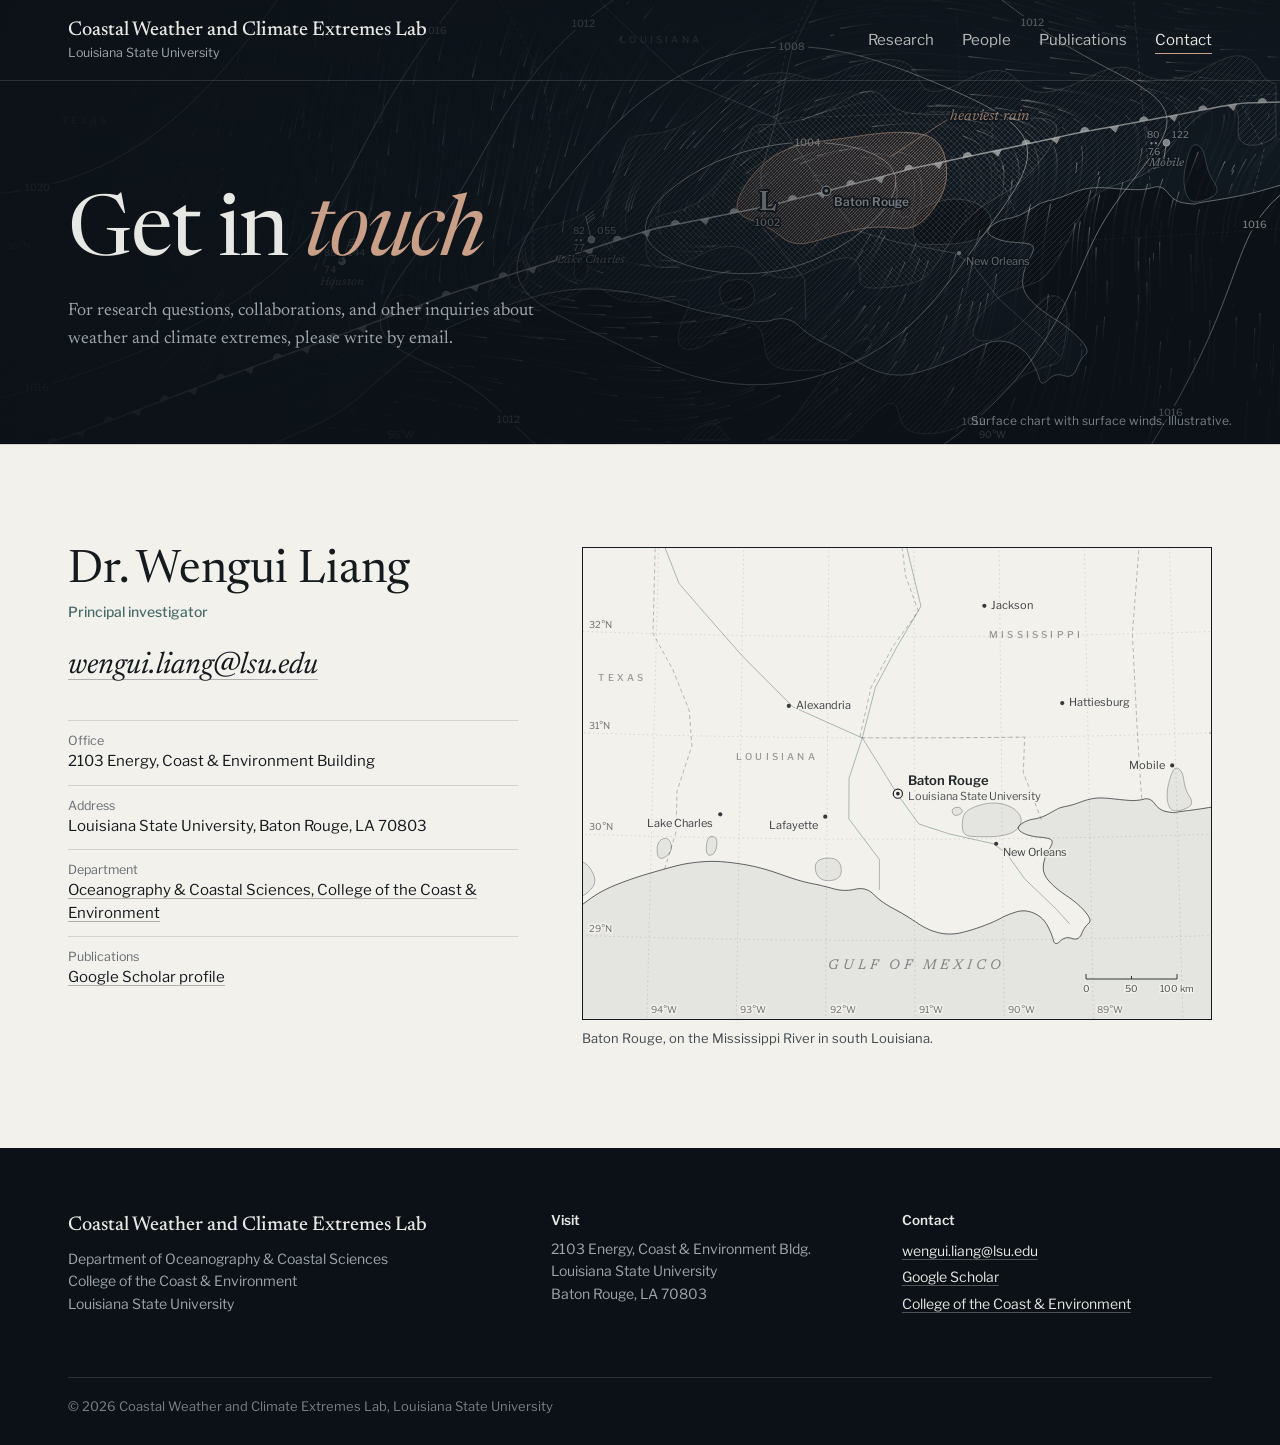
==== commit 3bf4e749: "Keep the group-label style off the entry titles The presentations group heading rule also matched ea" ====
--- a/contact.html
+++ b/contact.html
@@ -19,7 +19,7 @@
   <link rel="preconnect" href="https://fonts.googleapis.com">
   <link rel="preconnect" href="https://fonts.gstatic.com" crossorigin>
   <link href="https://fonts.googleapis.com/css2?family=Libre+Franklin:wght@400;500;600&amp;family=Newsreader:ital,opsz,wght@0,6..72,300..600;1,6..72,300..600&amp;display=swap" rel="stylesheet">
-  <link rel="stylesheet" href="assets/css/style.css?v=20261029a">
+  <link rel="stylesheet" href="assets/css/style.css?v=20261029b">
 </head>
 <body>
   <a class="skip-link" href="#main">Skip to content</a>
@@ -94,7 +94,7 @@
     </div>
   </footer>
 
-  <script src="assets/js/wxmap.js?v=20261029a" defer></script>
-  <script src="assets/js/main.js?v=20261029a" defer></script>
+  <script src="assets/js/wxmap.js?v=20261029b" defer></script>
+  <script src="assets/js/main.js?v=20261029b" defer></script>
 </body>
 </html>
--- a/assets/css/style.css
+++ b/assets/css/style.css
@@ -619,8 +619,8 @@
 
 /* Conference presentations and theses, below the papers */
 .list-head { margin-bottom: clamp(28px, 4vw, 44px); }
-.pub-group h3 { position: sticky; top: 20px; align-self: start; font-size: clamp(24px, 2.2vw, 30px); line-height: 1.15; letter-spacing: -0.01em; }
-.pub-group h3 span { display: block; margin-top: 10px; font: 400 13px var(--sans); letter-spacing: 0; color: var(--ink-3); }
+.pub-group > h3 { position: sticky; top: 20px; align-self: start; font-size: clamp(24px, 2.2vw, 30px); line-height: 1.15; letter-spacing: -0.01em; }
+.pub-group > h3 span { display: block; margin-top: 10px; font: 400 13px var(--sans); letter-spacing: 0; color: var(--ink-3); }
 .pub-group .pub-title { font-size: 19px; }
 
 /* ---------- Contact page ---------- */
@@ -676,7 +676,7 @@
 @media (max-width: 900px) {
   .row, .r-grid, .pi, .contact, .year-group, .pub-group { grid-template-columns: minmax(0, 1fr); }
   .r-block.flip .r-figure { order: 0; }
-  .r-figure, .year-group h2, .pub-group h3 { position: static; }
+  .r-figure, .year-group h2, .pub-group > h3 { position: static; }
   .projects, .facts { grid-template-columns: minmax(0, 1fr); }
   .cols-2 { columns: 1; }
   .steps { grid-template-columns: minmax(0, 1fr); gap: 34px; padding-left: 28px; margin-top: 40px; }
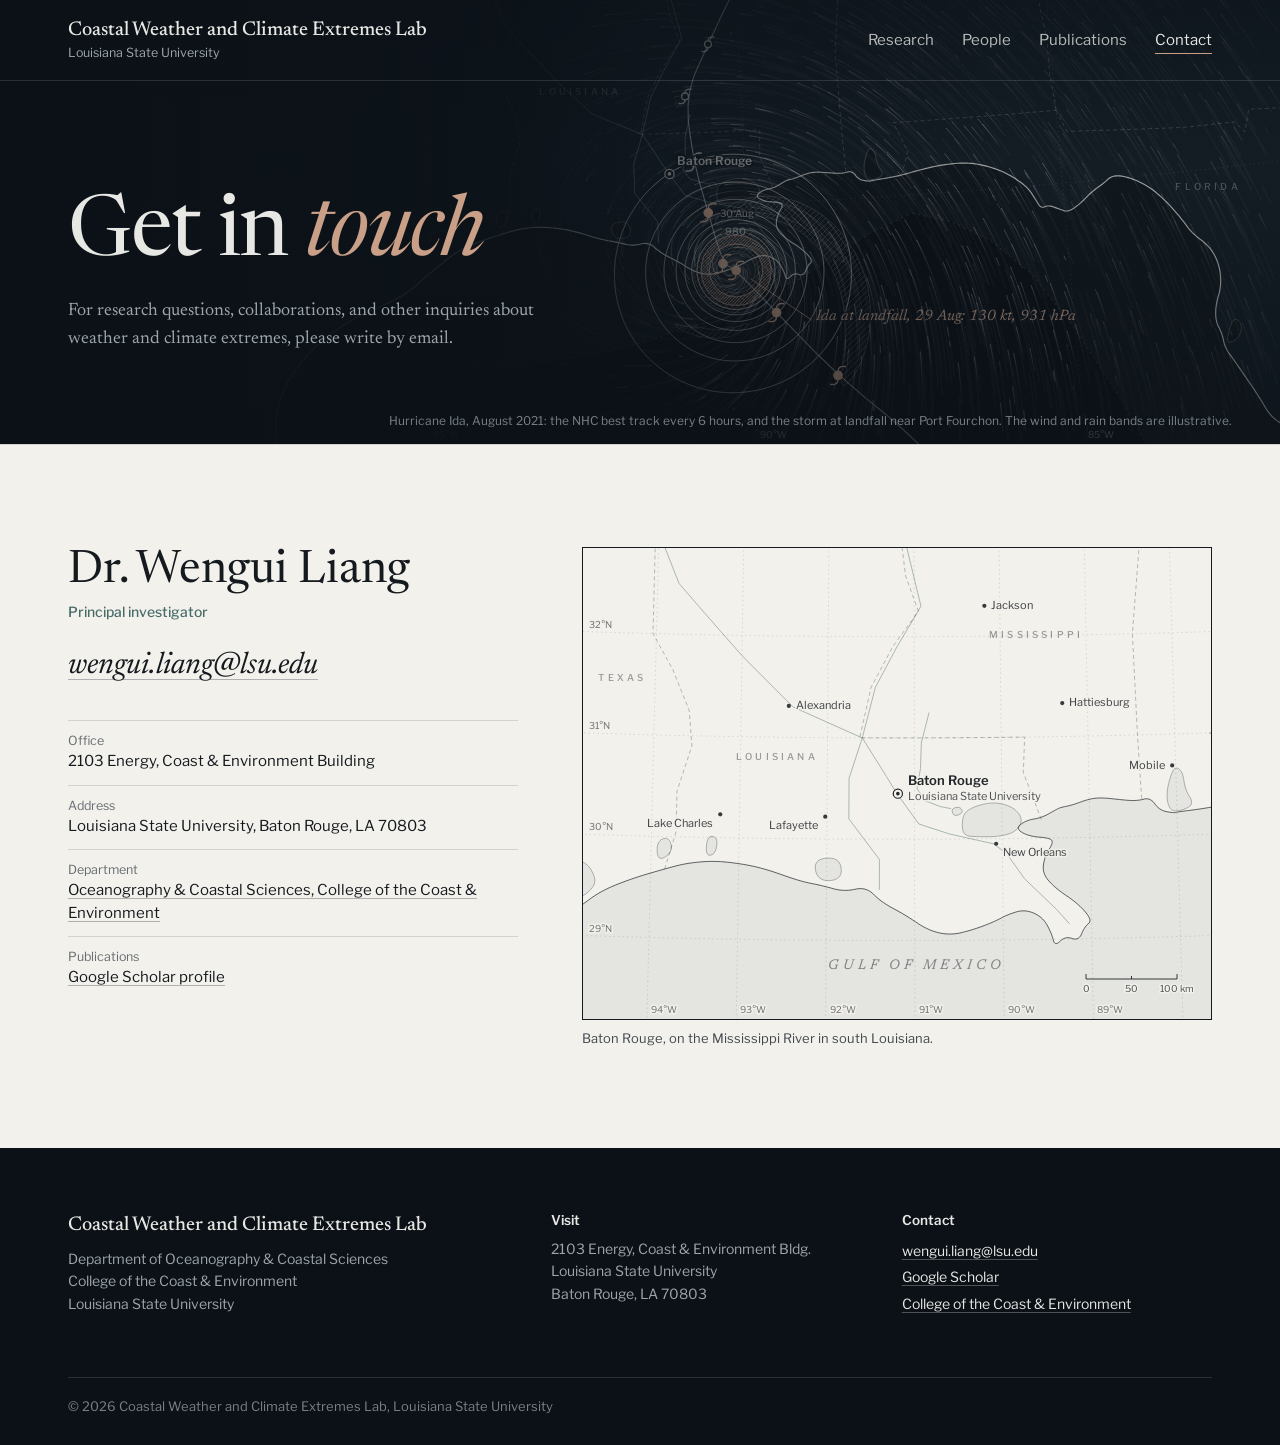
==== commit c0d562c7: "Give each page its own chart, drawn from the lab's research Home: the August 2016 Louisiana flood, w" ====
--- a/contact.html
+++ b/contact.html
@@ -19,7 +19,7 @@
   <link rel="preconnect" href="https://fonts.googleapis.com">
   <link rel="preconnect" href="https://fonts.gstatic.com" crossorigin>
   <link href="https://fonts.googleapis.com/css2?family=Libre+Franklin:wght@400;500;600&amp;family=Newsreader:ital,opsz,wght@0,6..72,300..600;1,6..72,300..600&amp;display=swap" rel="stylesheet">
-  <link rel="stylesheet" href="assets/css/style.css?v=20261029b">
+  <link rel="stylesheet" href="assets/css/style.css?v=20261029c">
 </head>
 <body>
   <a class="skip-link" href="#main">Skip to content</a>
@@ -41,12 +41,12 @@
 
   <main id="main">
     <section class="page-band" aria-labelledby="page-title">
-      <canvas class="chart-layer" data-chart="surface" data-view="band" data-theme="night" data-flow aria-hidden="true"></canvas>
+      <canvas class="chart-layer" data-chart="hurricane" data-theme="night" data-flow aria-hidden="true"></canvas>
       <div class="wrap">
         <h1 id="page-title">Get in <em>touch</em></h1>
         <p class="lede">For research questions, collaborations, and other inquiries about weather and climate extremes, please write by email.</p>
       </div>
-      <p class="band-caption">Surface chart with surface winds. Illustrative.</p>
+      <p class="band-caption">Hurricane Ida, August 2021: the NHC best track every 6 hours, and the storm at landfall near Port Fourchon. The wind and rain bands are illustrative.</p>
     </section>
 
     <section class="section" id="contact" aria-labelledby="contact-title">
@@ -94,7 +94,7 @@
     </div>
   </footer>
 
-  <script src="assets/js/wxmap.js?v=20261029b" defer></script>
-  <script src="assets/js/main.js?v=20261029b" defer></script>
+  <script src="assets/js/wxmap.js?v=20261029c" defer></script>
+  <script src="assets/js/main.js?v=20261029c" defer></script>
 </body>
 </html>
--- a/assets/css/style.css
+++ b/assets/css/style.css
@@ -703,7 +703,8 @@
     background: linear-gradient(180deg, rgba(11, 17, 23, 0.82) 0, rgba(11, 17, 23, 0.6) 96px, rgba(11, 17, 23, 0) 160px, rgba(11, 17, 23, 0) 350px, rgba(11, 17, 23, 0.9) 450px, rgba(11, 17, 23, 0.96) 100%);
   }
   .hero-inner { justify-content: flex-start; padding-top: calc(var(--header-h) + 290px); padding-bottom: 36px; }
-  .hero-legend { display: grid; grid-template-columns: repeat(2, max-content); gap: 6px 18px; }
+  .hero-legend { display: grid; grid-template-columns: minmax(0, 1fr); gap: 6px; }
+  .hero-legend li { white-space: normal; }
   .hero h1 { font-size: clamp(46px, 13vw, 60px); }
   .cta-row .btn { flex: 1 1 100%; justify-content: center; }
   .hero-meta .wrap { grid-template-columns: minmax(0, 1fr) auto; gap: 14px 20px; }
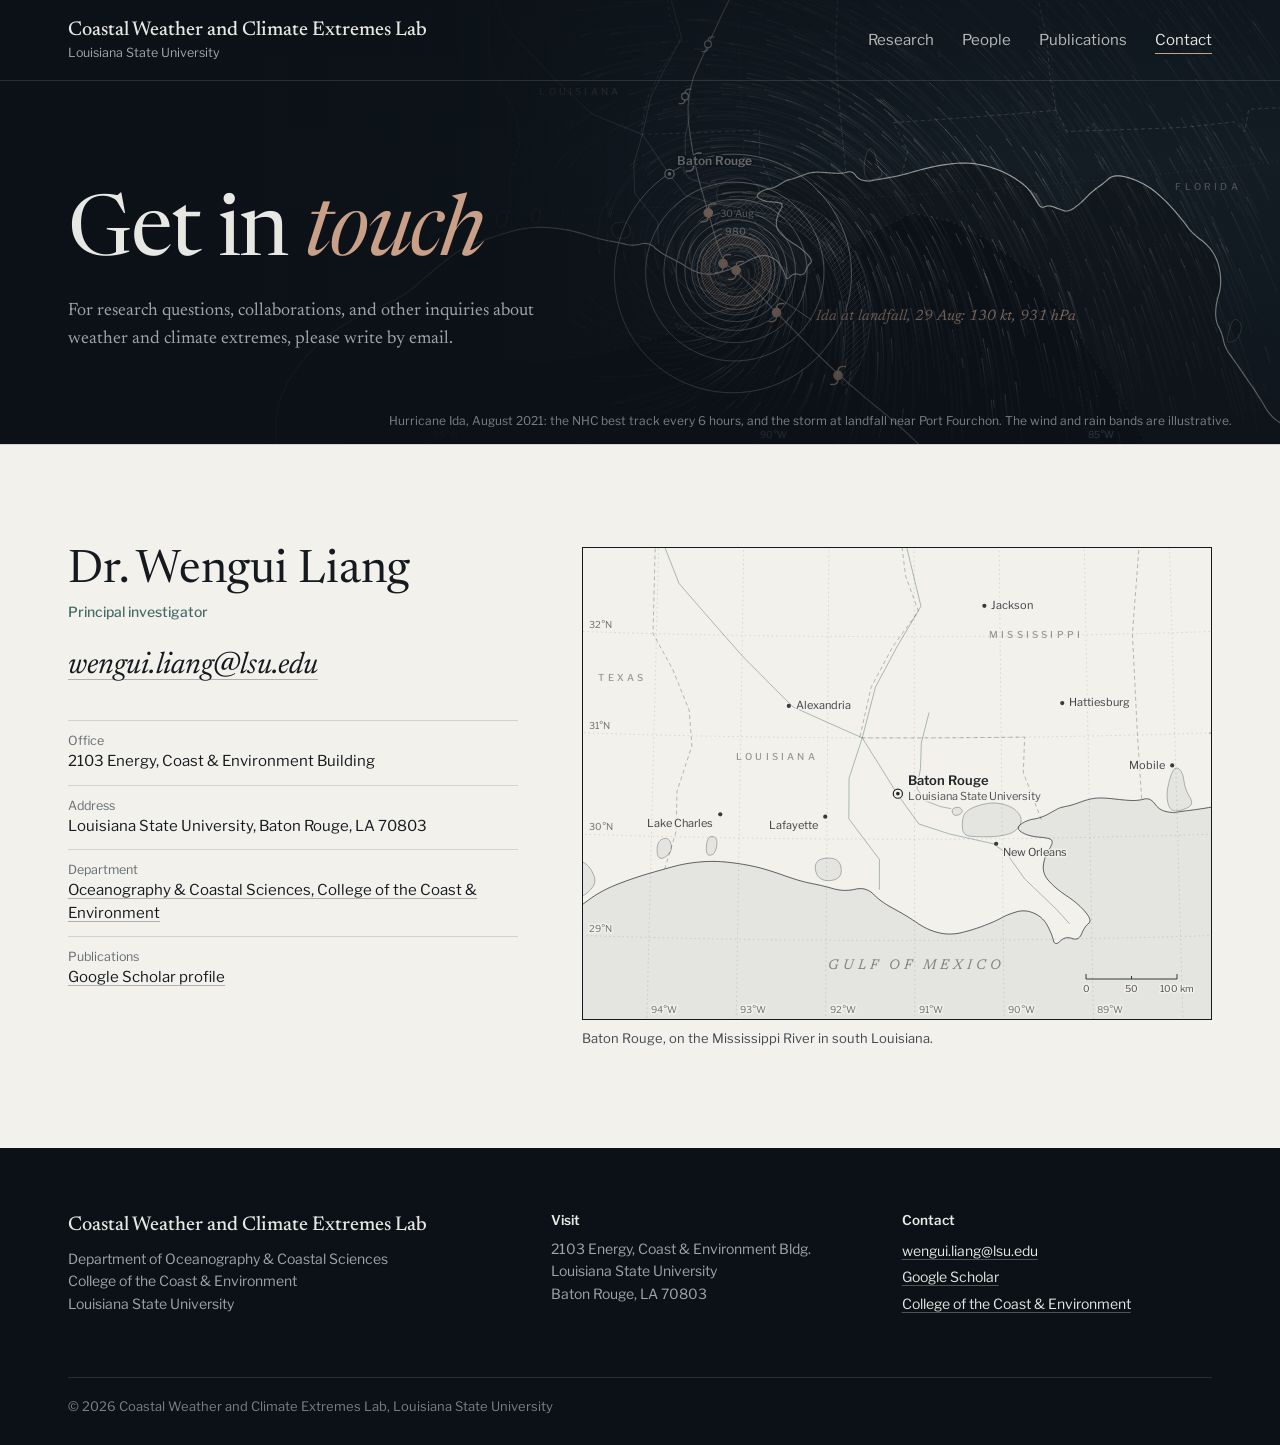
==== commit 5319c666: "Update the link preview to the new home chart Use a new address for the image so apps that cached th" ====
--- a/contact.html
+++ b/contact.html
@@ -10,7 +10,7 @@
   <meta property="og:site_name" content="Coastal Weather and Climate Extremes Lab">
   <meta property="og:title" content="Contact · Coastal Weather and Climate Extremes Lab">
   <meta property="og:description" content="Contact the Coastal Weather and Climate Extremes Lab at Louisiana State University, Baton Rouge.">
-  <meta property="og:image" content="https://lsu-cwce.github.io/Coastal-Weather-and-Climate-Extremes-Lab/assets/img/share.png">
+  <meta property="og:image" content="https://lsu-cwce.github.io/Coastal-Weather-and-Climate-Extremes-Lab/assets/img/share.png?v=2">
   <meta property="og:image:width" content="1200">
   <meta property="og:image:height" content="630">
   <meta name="twitter:card" content="summary_large_image">
